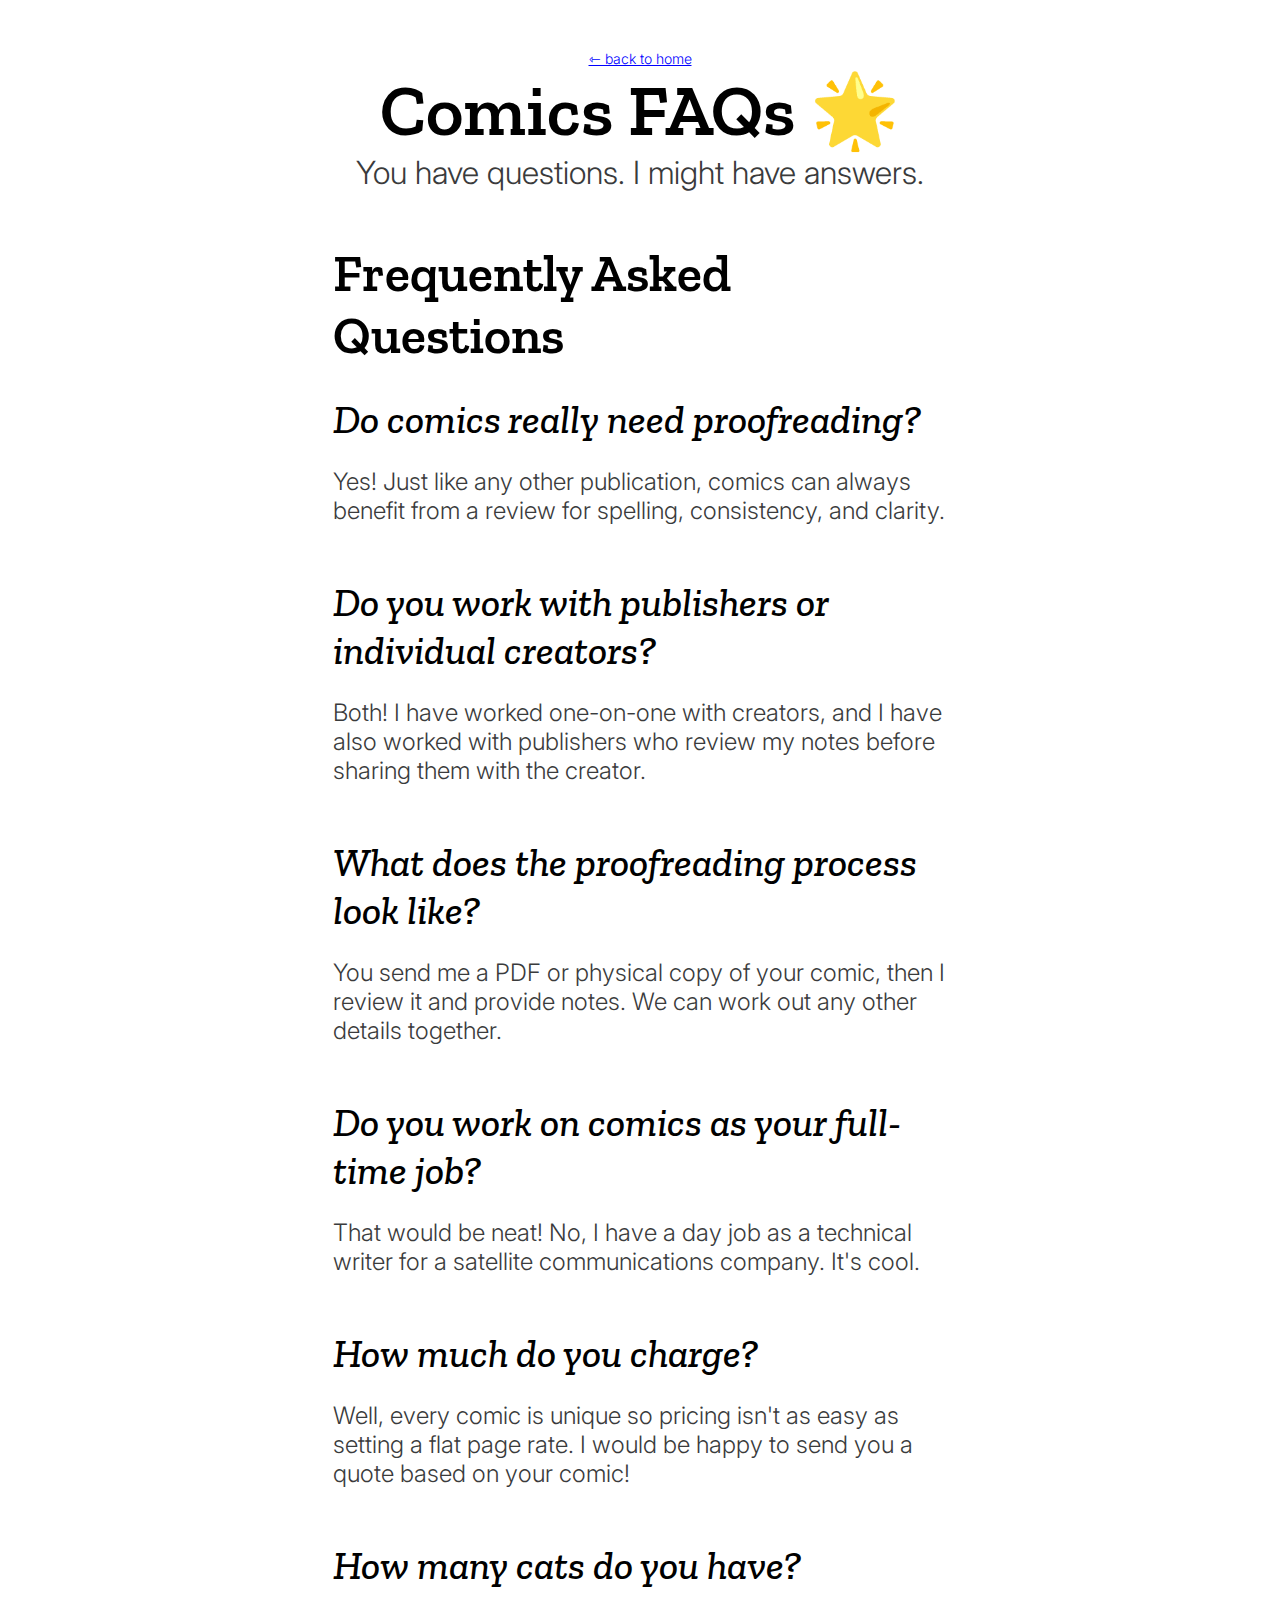
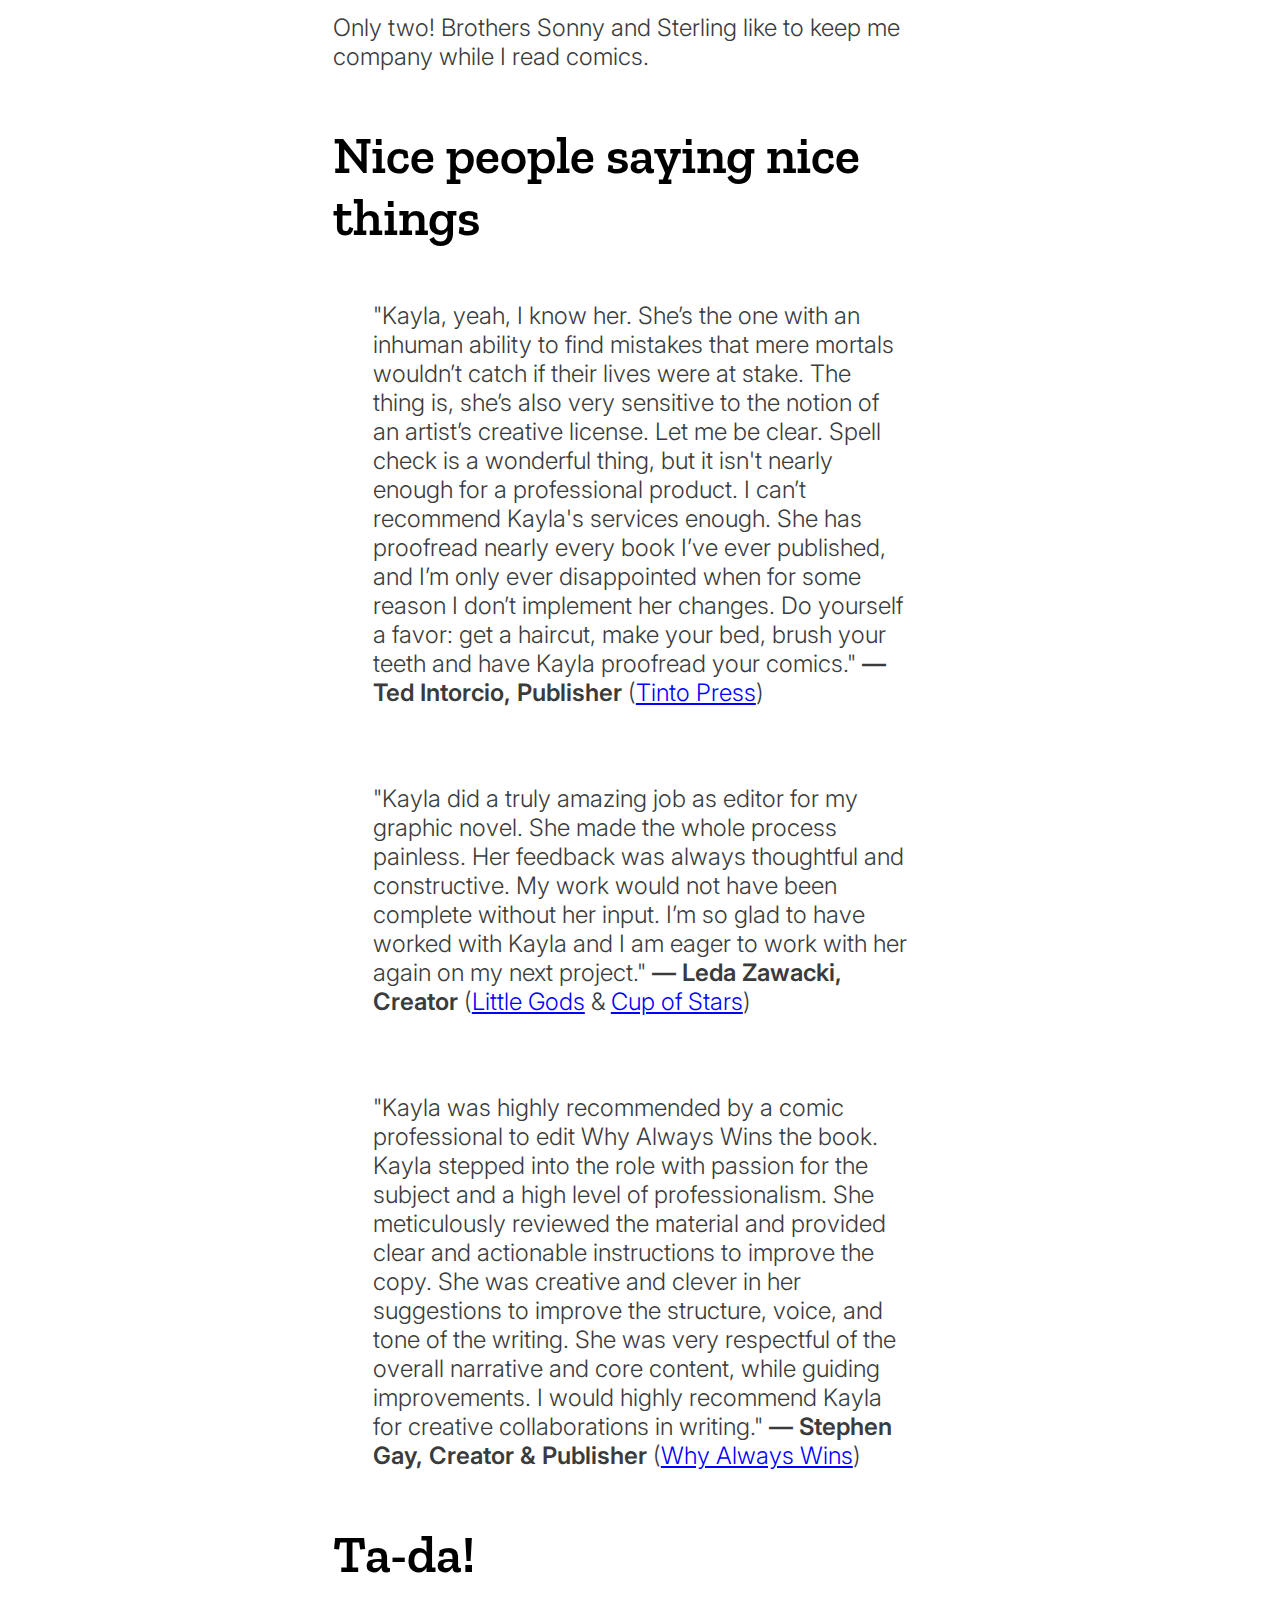
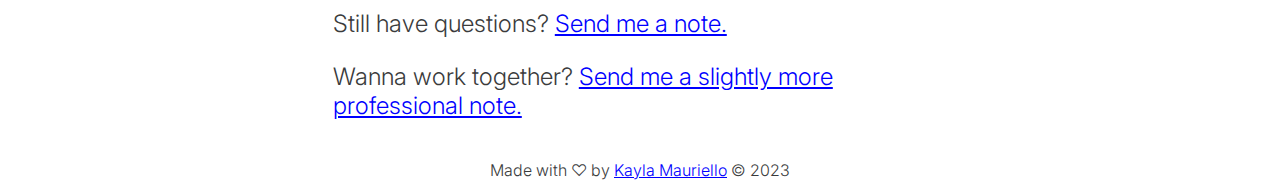
==== comics.html @ aa4c3141 "Added Comics FAQs page" ====
<!DOCTYPE html>
<html>

<head>
  <meta name="robots" content="noindex">
  <meta charset="UTF-8" />
  <meta http-equiv="X-UA-Compatible" content="IE=edge" />
  <meta name="viewport" content="width=device-width, initial-scale=1.0" />
  <link rel="stylesheet" type="text/css" href="style.css" />
  <title>&#129412; Kayla Mauriello</title>
</head>

<!--Woah, thanks for looking at my code! You're cool.-->

<body>

  <header class="hero">
    <div></div>  
    <div>
    <p style="font-size:14px;"><a href="/index.html">&#8701; back to home</a></p>
    <h1>Comics FAQs &#127775;</h1>
    <p>You have questions. I might have answers.</p>
    </div>
    <div></div> 
  </header>

  <main class="grid-layout_page">
    <div></div>
    <div>
    <h2>Frequently Asked Questions</h2>
    <br>
    <h3><em>Do comics really need proofreading?</em></h3>
    <p>Yes! Just like any other publication, comics can always benefit from a review for spelling, consistency, and clarity.</p>
    <br>

    <h3><em>Do you work with publishers or individual creators?</em></h3>
    <p>Both! I have worked one-on-one with creators, and I have also worked with publishers who review my notes before sharing them with the creator.</p>
    <br>

    <h3><em>What does the proofreading process look like?</em></h3>
    <p>You send me a PDF or physical copy of your comic, then I review it and provide notes. We can work out any other details together.</p>
    <br>

    <h3><em>Do you work on comics as your full-time job?</em></h3>
    <p>That would be neat! No, I have a day job as a technical writer for a satellite communications company. It's cool.</p>
    <br>

    <h3><em>How much do you charge?</em></h3>
    <p>Well, every comic is unique so pricing isn't as easy as setting a flat page rate. I would be happy to send you a quote based on your comic!</p>
    <br>

    <h3><em>How many cats do you have?</em></h3>
    <p>Only two! Brothers Sonny and Sterling like to keep me company while I read comics.</p>
    <br>
    <h2>Nice people saying nice things</h2>
    <br>
    <blockquote>"Kayla, yeah, I know her. She’s the one with an inhuman ability to find mistakes that mere mortals wouldn’t catch if their lives were at stake. The thing is, she’s also very sensitive to the notion of an artist’s creative license. Let me be clear. Spell check is a wonderful thing, but it isn't nearly enough for a professional product. I can’t recommend Kayla's services enough. She has proofread nearly every book I’ve ever published, and I’m only ever disappointed when for some reason I don’t implement her changes. Do yourself a favor: get a haircut, make your bed, brush your teeth and have Kayla proofread your comics."
    </em><strong> — Ted Intorcio, Publisher</strong> (<a href="https://www.tintopress.com" target="_blank">Tinto Press</a>)</blockquote>
    <br>
    <blockquote>"Kayla did a truly amazing job as editor for my graphic novel. She made the whole process painless. Her feedback was always thoughtful and constructive. My work would not have been complete without her input. I’m so glad to have worked with Kayla and I am eager to work with her again on my next project."
    </em><strong> — Leda Zawacki, Creator</strong> (<a href="https://tintopress.com/product/little-gods/" target="_blank">Little Gods</a> & <a href="https://www.cupofstars.com/Leda-Zawacki" target="_blank">Cup of Stars</a>) </blockquote>
    <br>
    <blockquote>"Kayla was highly recommended by a comic professional to edit Why Always Wins the book. Kayla stepped into the role with passion for the subject and a high level of professionalism. She meticulously reviewed the material and provided clear and actionable instructions to improve the copy. She was creative and clever in her suggestions to improve the structure, voice, and tone of the writing. She was very respectful of the overall narrative and core content, while guiding improvements. I would highly recommend Kayla for creative collaborations in writing."
    </em><strong> — Stephen Gay, Creator & Publisher</strong> (<a href="https://www.whyalwayswins.com/" target="_blank">Why Always Wins</a>)</blockquote>
    <br>

    <h2>Ta-da!</h2>
      <p>Still have questions? <a href="mailto:kmauriel@gmail.com">Send me a note.</a></p>
      <p>Wanna work together? <a href="mailto:kmauriel@gmail.com">Send me a slightly more professional note.</a></p>
      </p>
    </div>
    <div></div>
  </main>

  <footer class="site-footer">
    <div></div>
    <div>
    <p>Made with &#9825; by <a href="https://github.com/kmauriello" target="_blank">Kayla Mauriello</a> &copy; 2023</p>
    </div>
    <div></div>
  </footer>

</body>

</html>
---- style.css ----
@import url('https://fonts.googleapis.com/css2?family=Inter:wght@300;600&family=Zilla+Slab:ital,wght@0,600;1,500&display=swap');

body {
    font-family: 'Inter', sans-serif;
    font-size: 1.5rem;
    font-weight: 300;
    color: #3A3B3C;
    margin: 0px;
    padding: 0px;
}

h1 {
    font-family: 'Zilla Slab', serif;
    font-weight: 600;
    font-size: 4.5rem;
    color: black;
    margin: 0;
    padding: 0;
}

h2 {
    font-family: 'Zilla Slab', serif;
    font-weight: 600;
    font-size: 3.25rem;
    color: black;
    margin: 0;
    padding: 0;
}

h3 {
    font-family: 'Zilla Slab', serif;
    font-weight: 500;
    font-style: regular;
    font-size: 2.5rem;
    color: black;
    margin: 0;
    padding: 0;
}

a {
    color: blue;
}

a:link {
    color: blue;
 }

strong {
    font-family: 'Inter', sans-serif;
    font-weight: 600;
}

main {
    min-height: calc(100vh - 300px);
    margin: 0 auto;
    padding: 0 auto;
}

.hero {
    display: grid;
    grid-template-columns: 2fr 8fr 2fr;
    grid-column-gap: 2vw;
    grid-template-rows: 1fr;
    /*grid-template-areas: "blank content blank"*/
    text-align: center;
    padding: 50px 40px 0px 40px;
    margin: 0;
}

.hero p {
    font-size: 2rem;
    padding: 0px 0px 0px 0px;
    margin: 0;
}

.grid-layout_page {
    display: grid;
    grid-template-columns: 3fr 6fr 3fr;
    grid-column-gap: 2vw;
    grid-template-rows: 1fr;
    /*grid-template-areas: "blank content blank"*/
    padding: 50px 0px 0px 0px;
    margin: 0;
}

@media only screen and (max-width: 768px) {
    .grid-layout_page {
        display: grid;
        grid-template-columns: 1fr 10fr 1fr;
        grid-column-gap: 2vw;
        grid-template-rows: 1fr;
        /*grid-template-areas: "content blank blank"*/
    }
}

.contact-footer {
    display: grid;
    grid-template-columns: 3fr 6fr 3fr;
    grid-column-gap: 2vw;
    grid-template-rows: 1fr;
    /*grid-template-areas: "blank content blank"*/
    padding: 0px 0px 0px 0px;
    margin: 0;
}

.site-footer {
    display: grid;
    grid-template-columns: 12fr;
    grid-column-gap: 1vw;
    grid-template-rows: 1fr;
    text-align: center;
    font-size: 1rem;
    padding: 0px 0px 0px 0px;
}
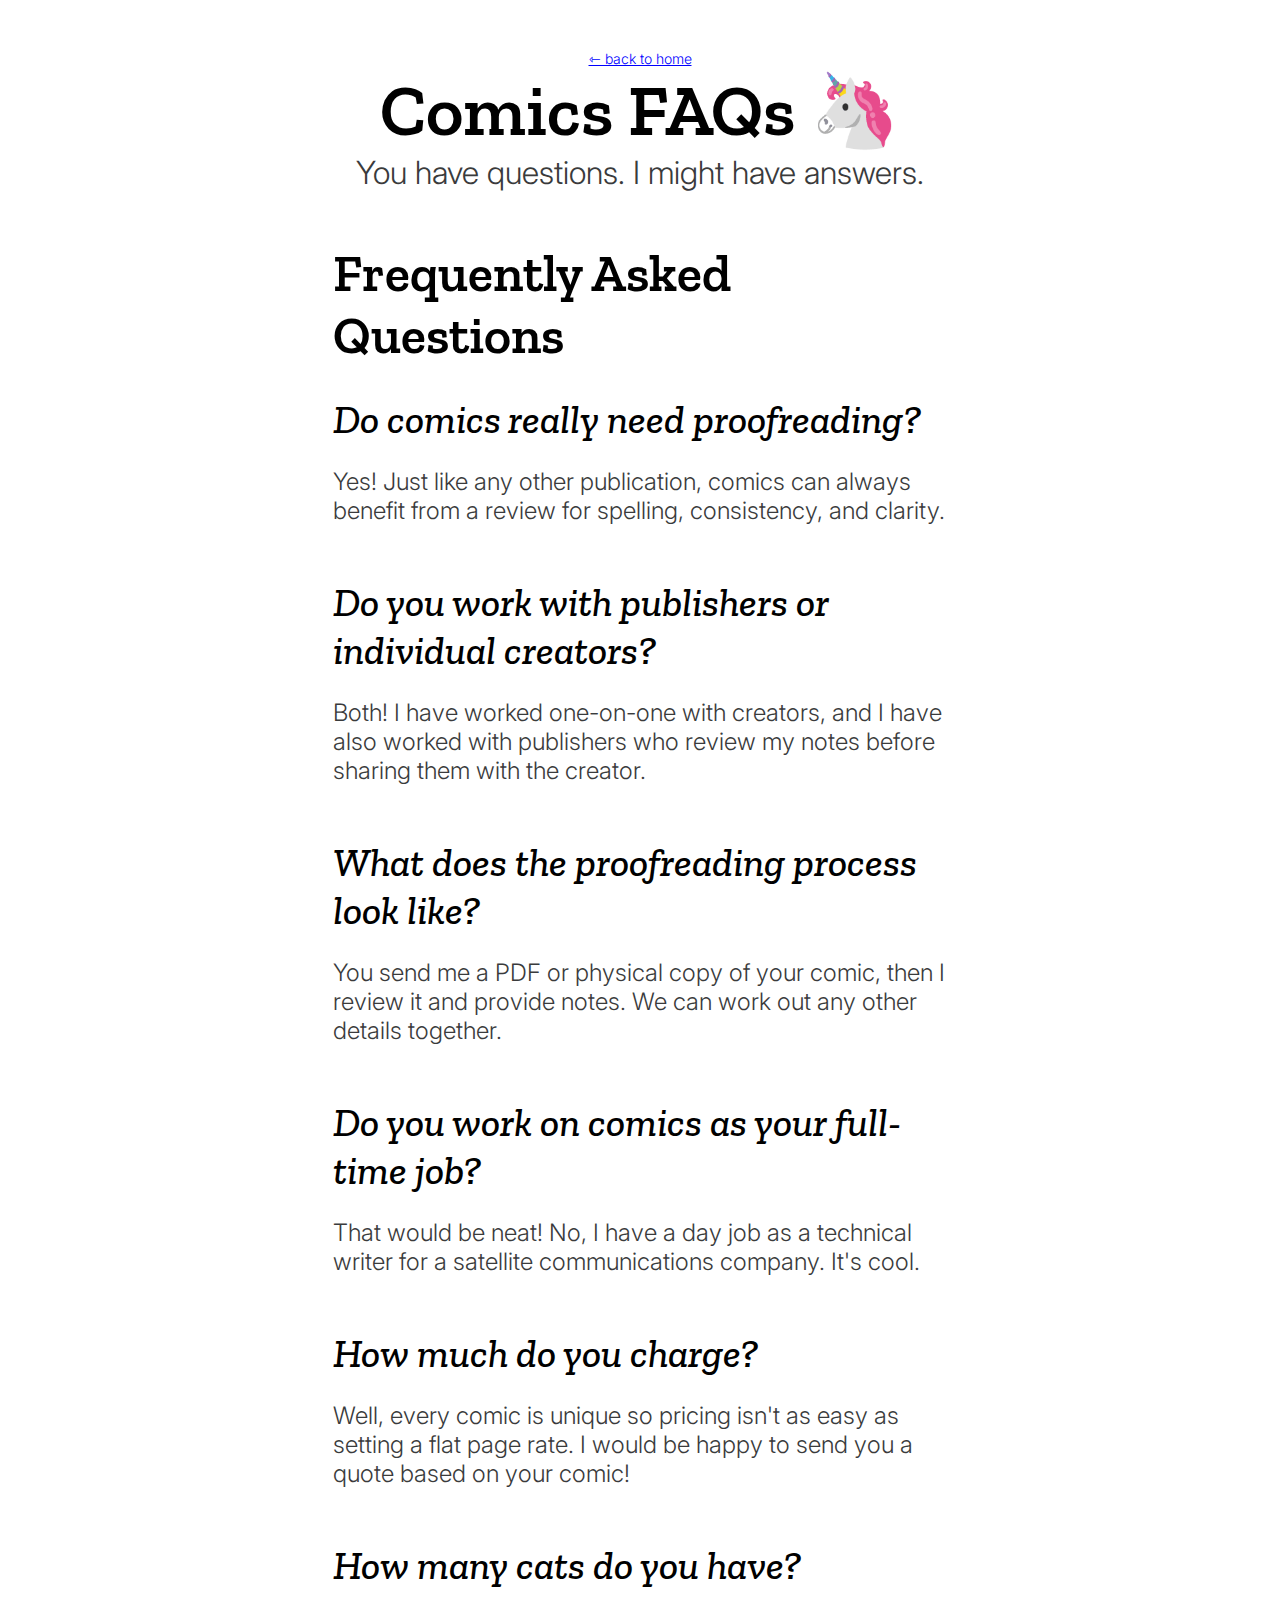
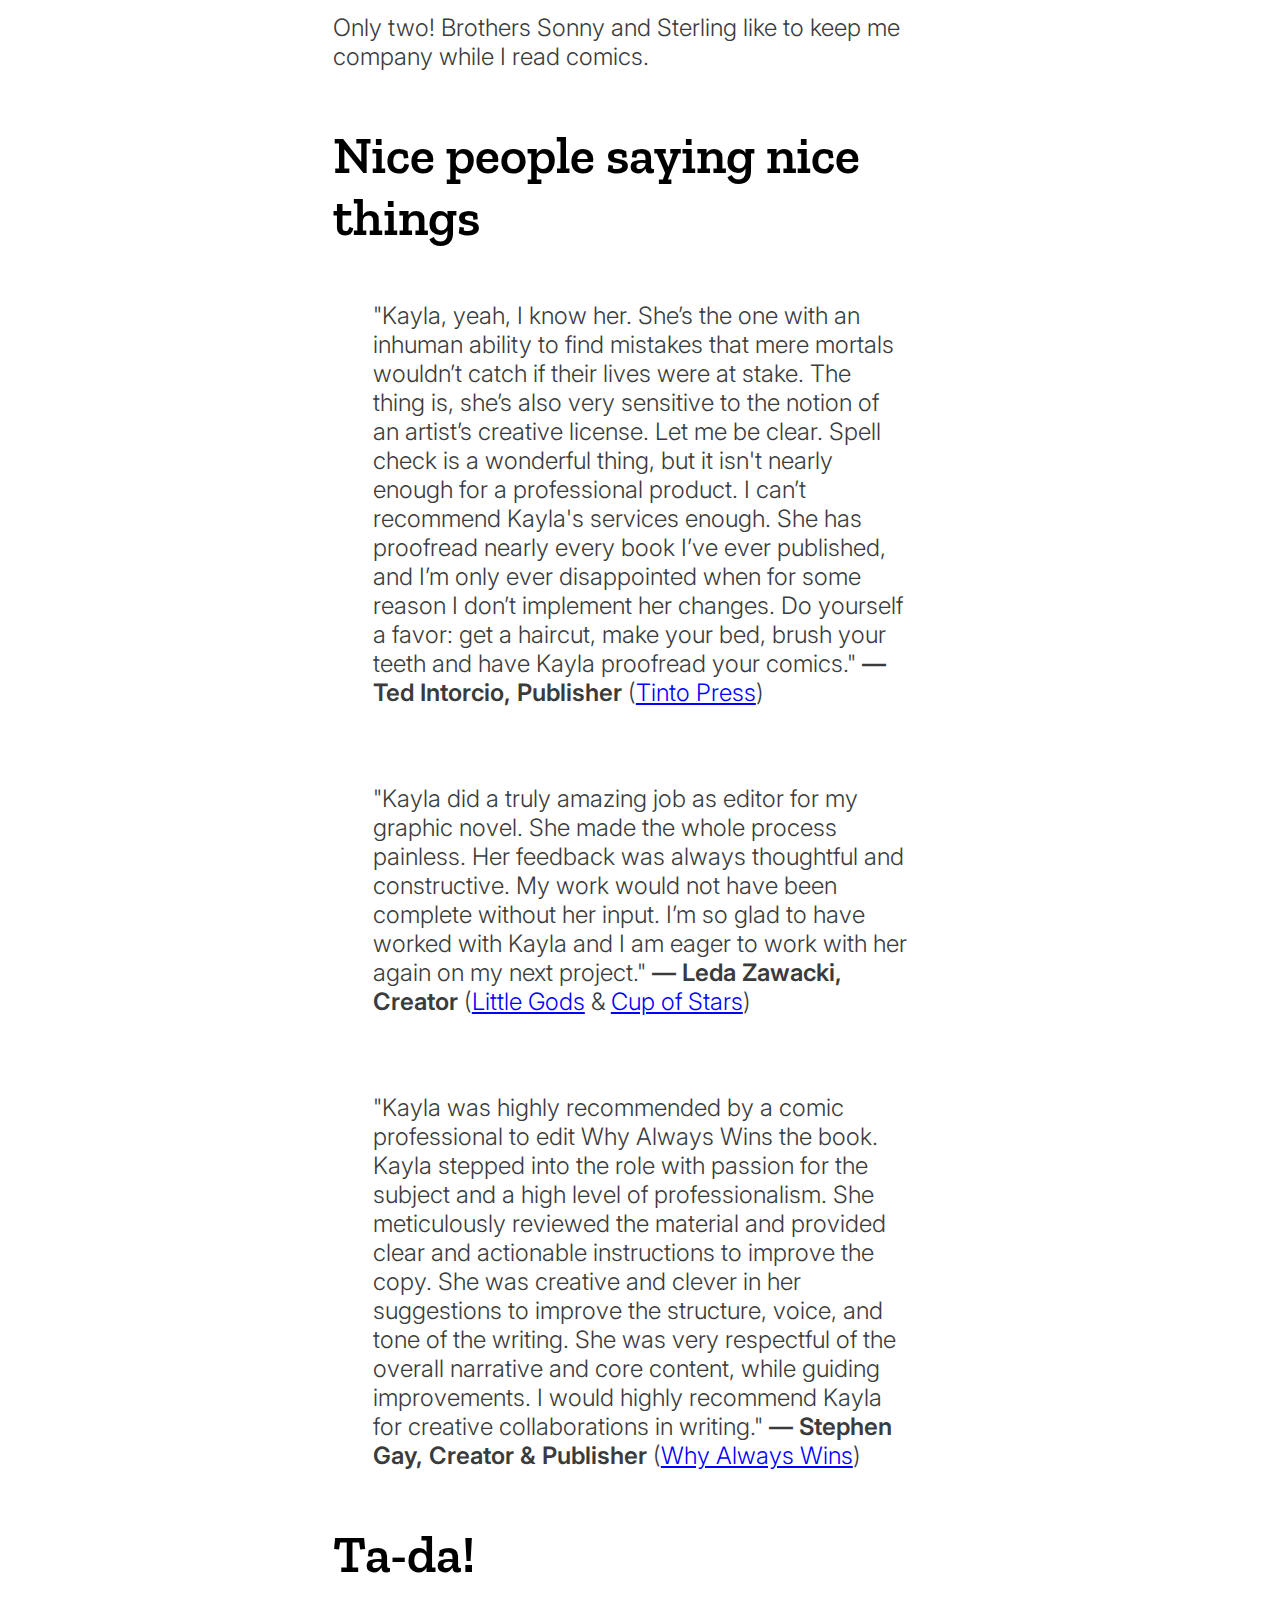
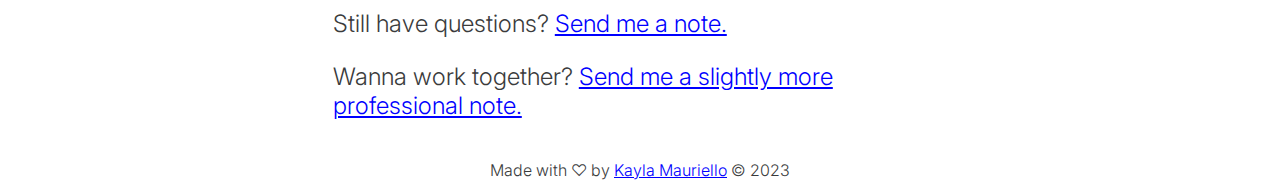
==== commit 441bae6c: "Changed favicon emojis" ====
--- a/comics.html
+++ b/comics.html
@@ -18,7 +18,7 @@
     <div></div>  
     <div>
     <p style="font-size:14px;"><a href="/index.html">&#8701; back to home</a></p>
-    <h1>Comics FAQs &#127775;</h1>
+    <h1>Comics FAQs &#129412;</h1>
     <p>You have questions. I might have answers.</p>
     </div>
     <div></div> 
